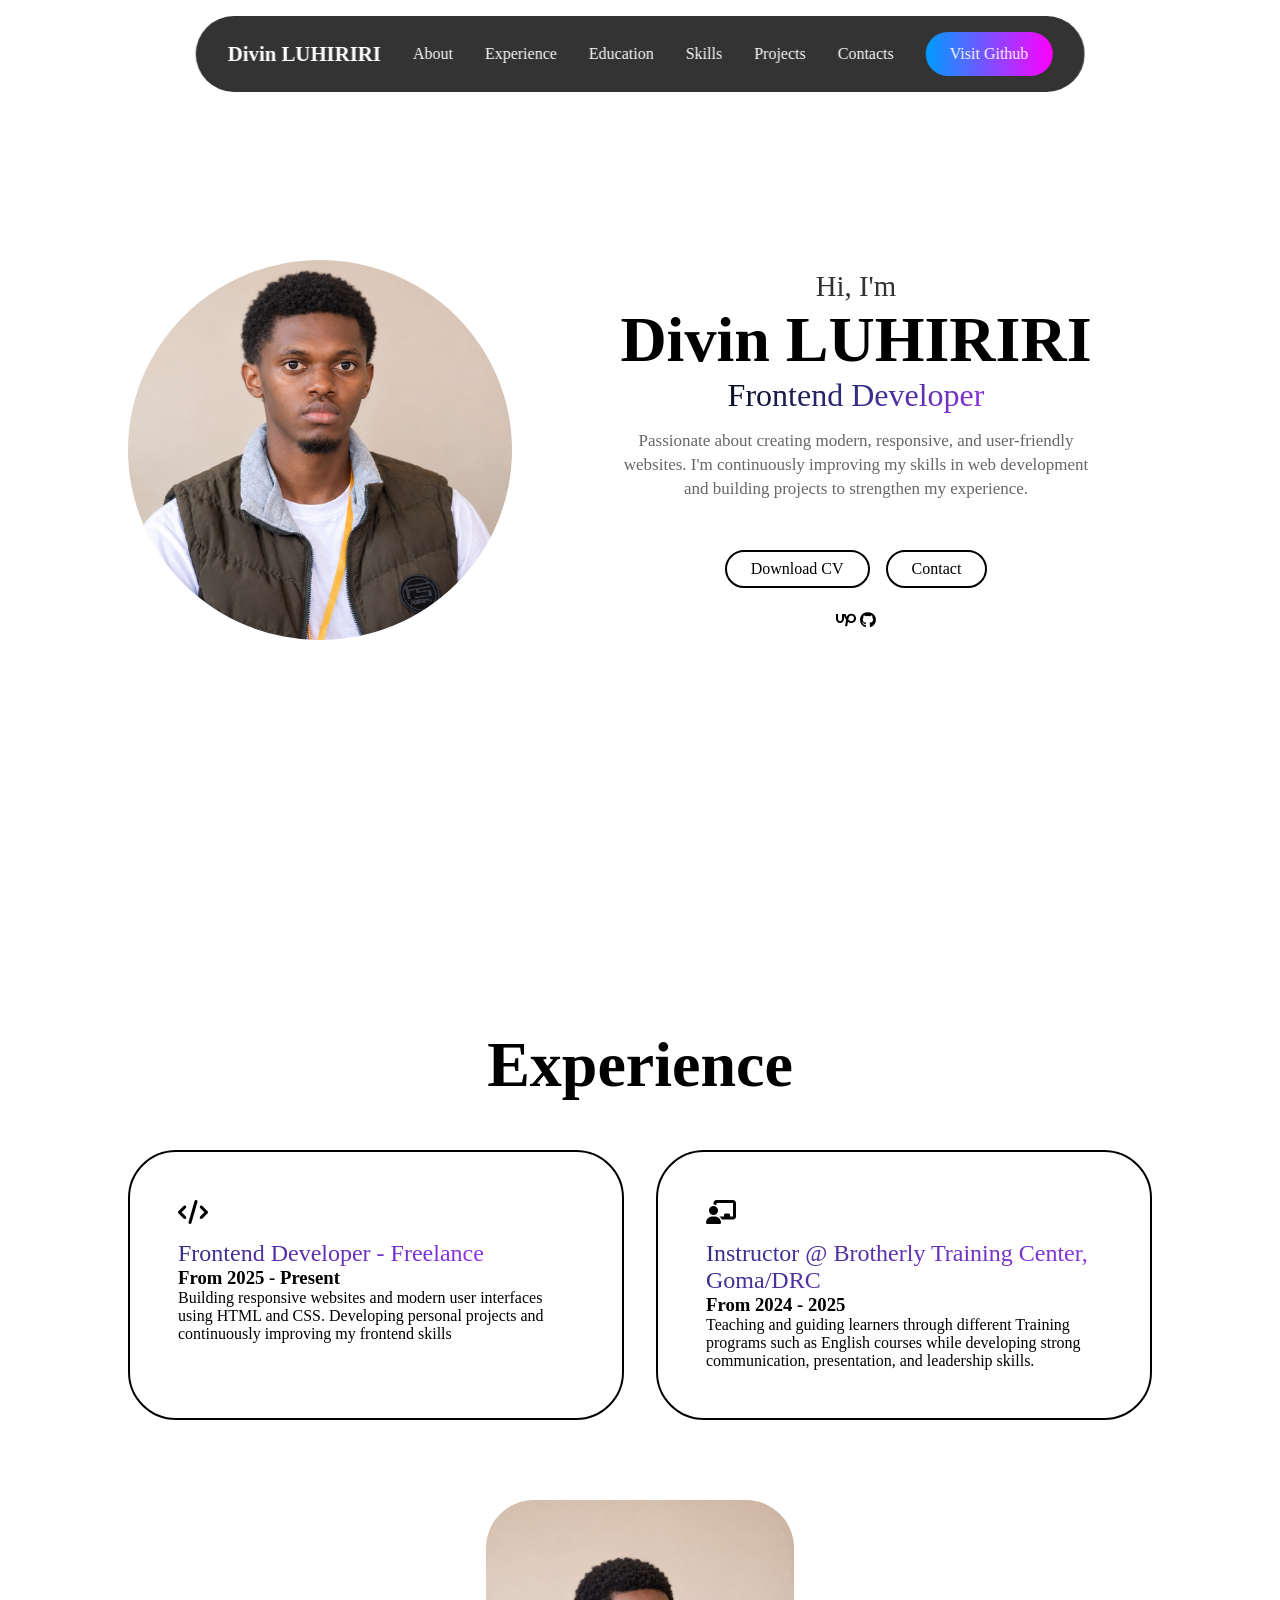
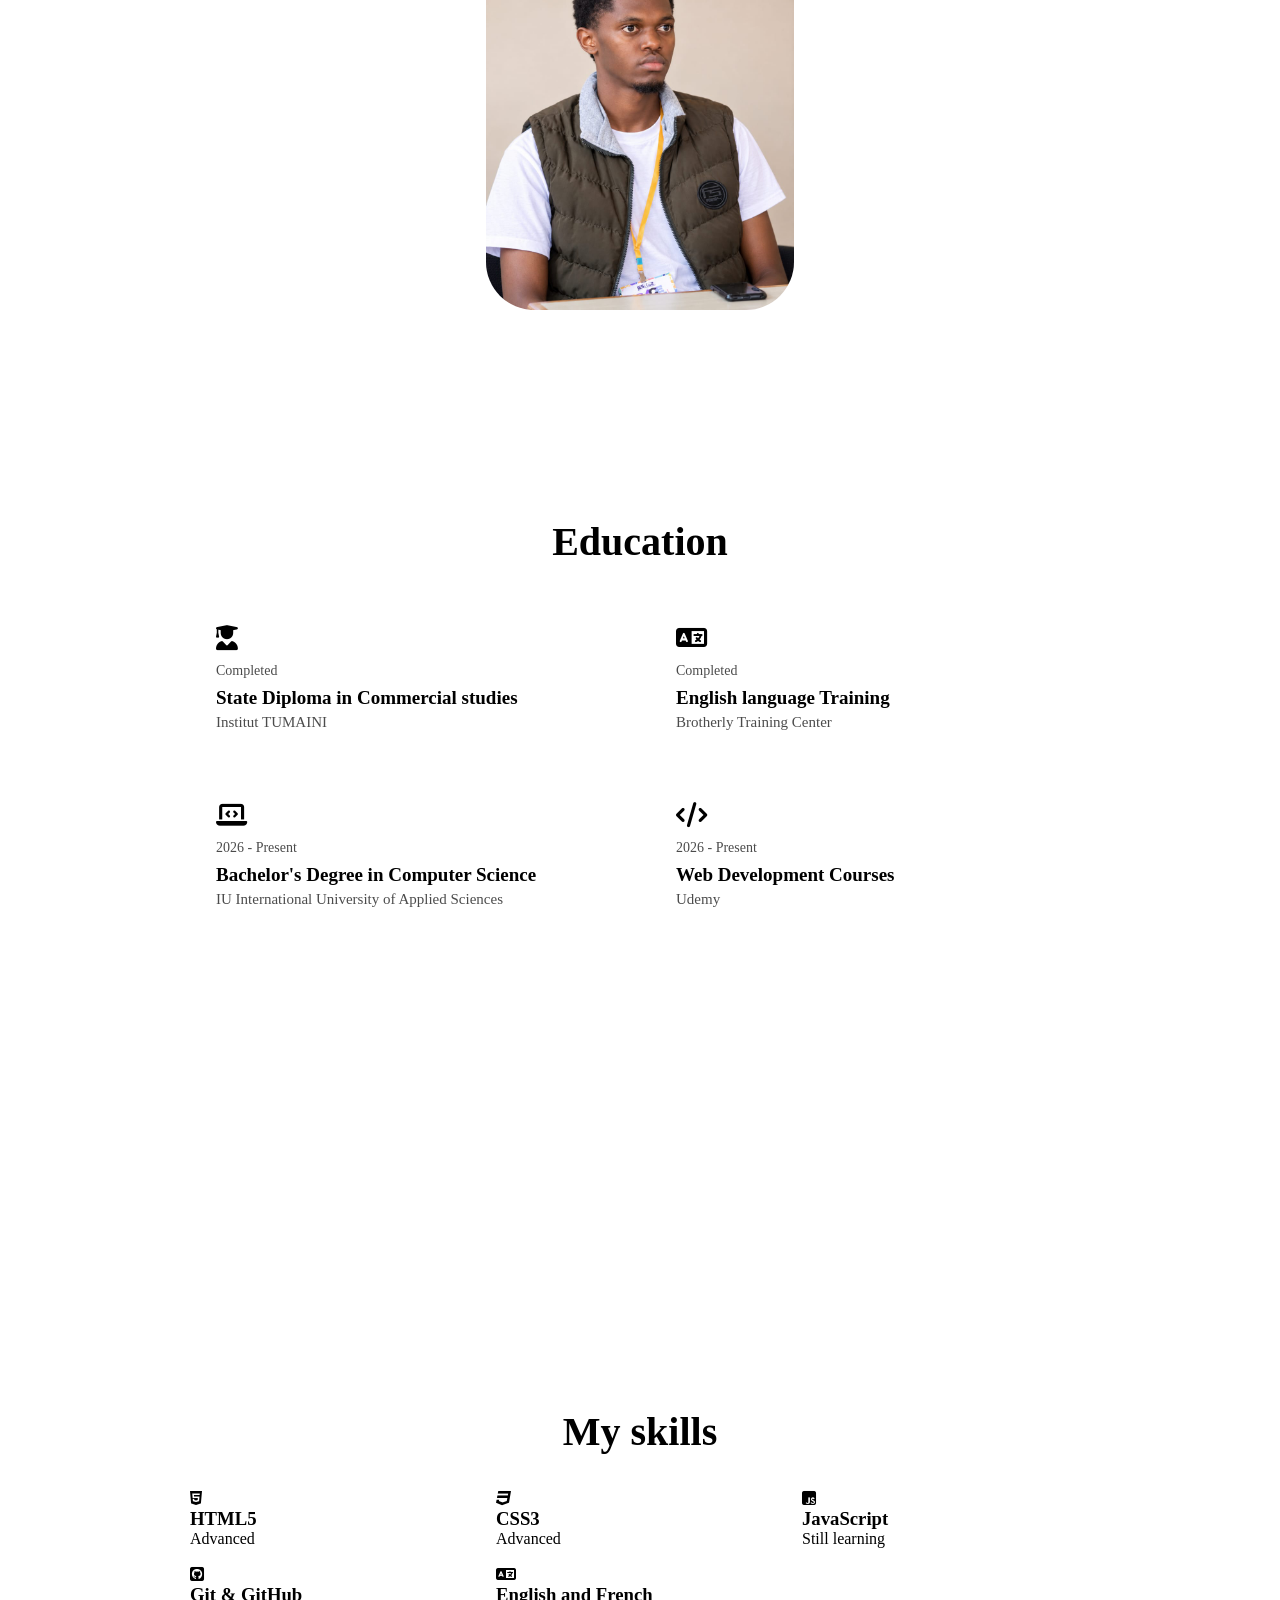
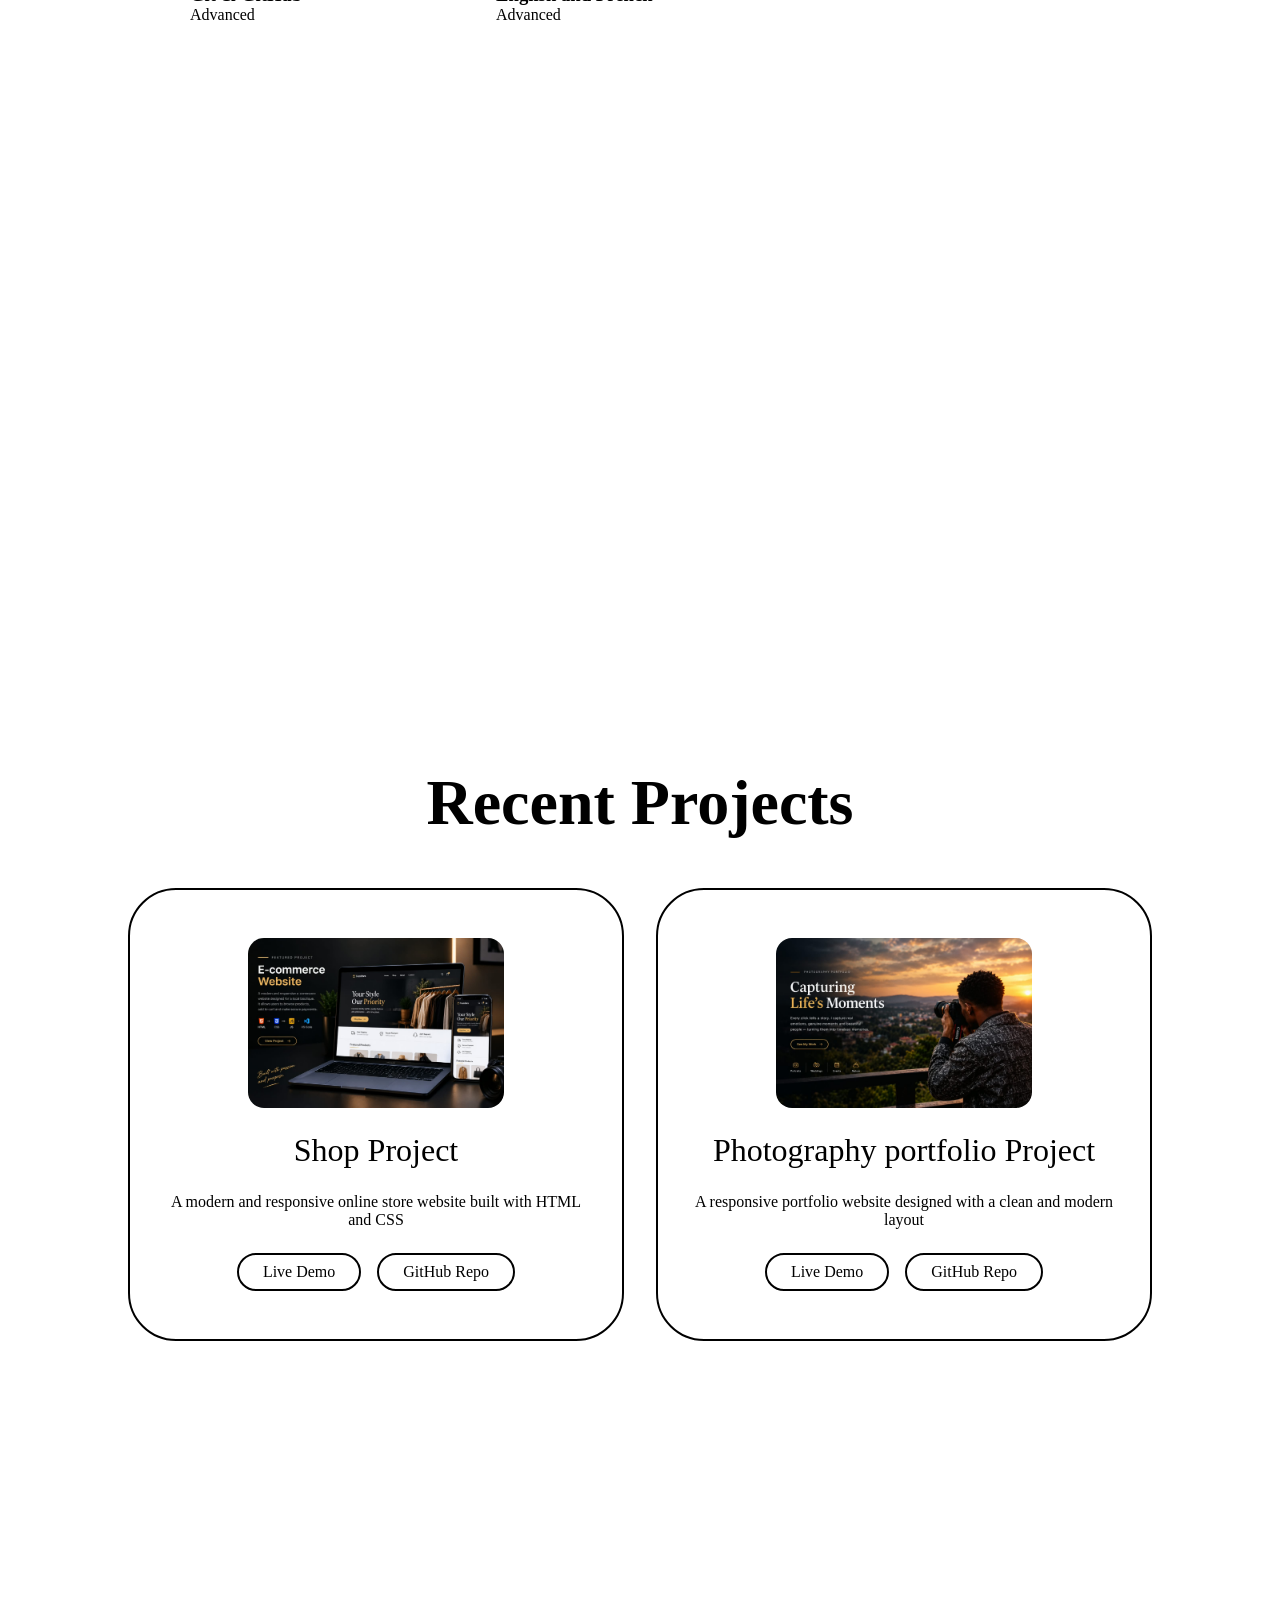
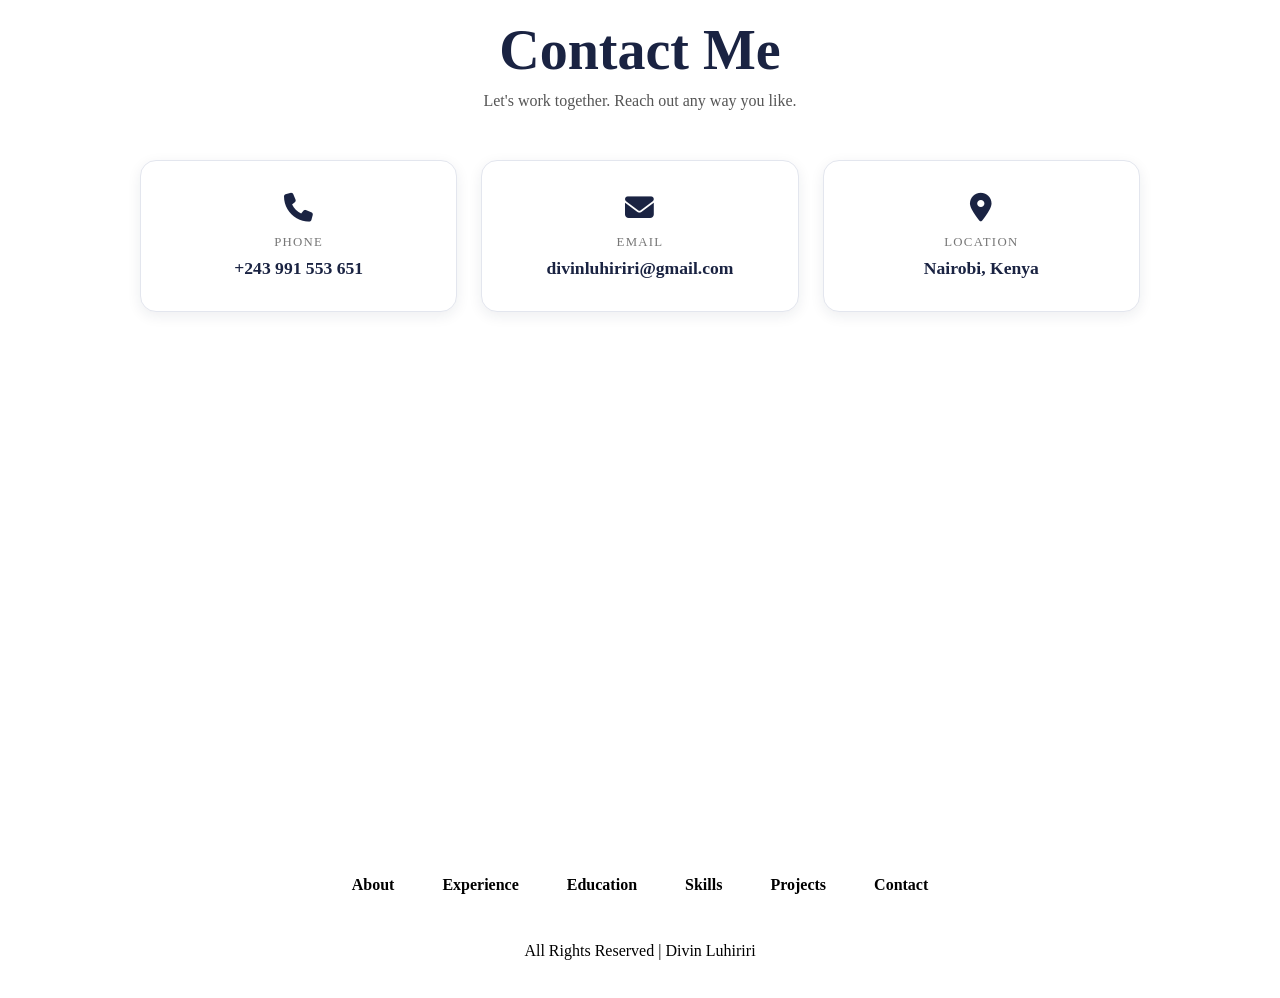
==== index.html @ 8f14dc87 "web1.html renamed" ====
<!DOCTYPE html>
<html lang="en">
<head>
    <meta charset="UTF-8">
    <meta name="viewport" content="width=, initial-scale=1.0">
    <meta name="viewport" content="width=device-width, initial-scale=1">
    <link rel="stylesheet" href="webstyle.css">
    <link rel="stylesheet" href="https://cdnjs.cloudflare.com/ajax/libs/font-awesome/6.6.0/css/all.min.css">
    <title>Divin portefolio</title>
</head>
<body>
    <header class="header">
        <a href="#" class="logo"><span>Divin LUHIRIRI</span></a>

        <ul class="nav-links">
            <li>
                <a href="#about">About</a>
            </li>
            <li>
                <a href="#experience">Experience</a>
            </li>
            <li>
                <a href="#education">Education</a>
            </li>
            <li>
                <a href="#skills">Skills</a>
            </li>
            <li>
                <a href="#project">Projects</a>
            </li>
            <li>
                <a href="#contact">Contacts</a>
            </li>
        </ul>

        <i class="fa-solid fa-bars" id="menu-icon"></i>

        <button class="visit-btn">Visit Github</button>
    </header>

    <section id="About" class="about">
        <div class="about-container">
            <img src="WhatsApp Image 2026-09-07 at 22.37.10.jpeg" alt="My photo">
            <div class="info-box">
                <div class="text">
                    <h3>Hi, I'm</h3>
                    <h2>Divin LUHIRIRI</h2>
                    <span>Frontend Developer</span>
                    <p class="about-description">Passionate about creating modern, responsive, and user-friendly websites. I'm continuously improving my skills in web development and building projects to strengthen my experience.</p>
                </div>
                <div class="btn-group">
                    <div class="btn">Download CV</div>
                    <div class="btn">Contact</div>
                </div>
                <div class="social">
                    <i class="fa-brands fa-upwork"></i>
                    <i class="fa-brands fa-github"></i>
                </div>
            </div>
        </div>
    </section>

    <section id="experience" class="experience">
        <h2 class="section-title">Experience</h2>
        <div class="experience-info">
            <div class="grid">
                <div class="grid-card">
                    <i class="fa-solid fa-code"></i>
                    <span>Frontend Developer - Freelance</span>
                    <h3>From 2025 - Present</h3>
                    <p>Building responsive websites and modern user interfaces using HTML and CSS. Developing personal projects and continuously improving my frontend skills</p>
                </div>
                <div class="grid-card">
                    <i class="fa-solid fa-chalkboard-user"></i>
                    <span>Instructor @ Brotherly Training Center, Goma/DRC</span>
                    <h3>From 2024 - 2025</h3>
                    <p>Teaching and guiding learners through different Training programs such as English courses while developing strong communication, presentation, and leadership skills.</p>
                </div>
            </div>
            <img src="Profil 3.jpeg" alt="">
        </div>
    </section>

    <section id="education" class="education">
        <h2 class="section-title">Education</h2>
        <div class="education-container">
            <div class="education-box">
                <i class="fa-solid fa-user-graduate"></i>
                <span>Completed</span>
                <h3>State Diploma in Commercial studies</h3>
                <h4>Institut TUMAINI</h4>
            </div>
            <div class="education-box">
                <i class="fa-solid fa-language"></i>
                <span>Completed</span>
                <h3>English language Training</h3>
                <h4>Brotherly Training Center</h4>
            </div>
            <div class="education-box">
                <i class="fa-solid fa-laptop-code"></i>
                <span>2026 - Present</span>
                <h3>Bachelor's Degree in Computer Science</h3>
                <h4>IU International University of Applied Sciences</h4>
            </div>
             <div class="education-box">
                <i class="fa-solid fa-code"></i>
                <span>2026 - Present</span>
                <h3>Web Development Courses</h3>
                <h4>Udemy</h4>
            </div>
        </div>
    </section>

    <section id="skills" class="skills">
        <h2 class="section-title">My skills</h2>
        <div class="skills-container">
            <div class="skills-box">
                <i class="fa-brands fa-html5"></i>
                <h3>HTML5</h3>
                <p>Advanced</p>
            </div>
            <div class="skills-box">
                <i class="fa-brands fa-css3"></i>
                <h3>CSS3</h3>
                <p>Advanced</p>
            </div>
            <div class="skills-box">
                <i class="fa-brands fa-square-js"></i>
                <h3>JavaScript</h3>
                <p>Still learning</p>
            </div>
            <div class="skills-box">
                <i class="fa-brands fa-square-github"></i>
                <h3>Git & GitHub</h3>
                <p>Advanced</p>
            </div>
            <div class="skills-box">
                <i class="fa-solid fa-language"></i>
                <h3>English and French</h3>
                <p>Advanced</p>
            </div>
            
        </div>
    </section>

    <section id="projects" class="projects">
        <h3 class="section-title">Recent Projects</h3>
        <div class="projects-grid">
            <div class="project-card">
                <img src="SHOP 2.jpeg" alt="">
                <h3>Shop Project</h3>
                <p>A modern and responsive online store website built with HTML and CSS</p>
                <div class="btn-group">
                    <div class="btn">Live Demo</div>
                    <div class="btn">GitHub Repo</div>
                </div>
            </div>
            <div class="project-card">
                <img src="Amos portfolio.jpeg" alt="">
                <h3>Photography portfolio Project</h3>
                <p>A responsive portfolio website designed with a clean and modern layout</p>
                <div class="btn-group">
                    <div class="btn">Live Demo</div>
                    <div class="btn">GitHub Repo</div>
                </div>
            </div>
        </div>
    </section>

    <section id="contact" class="contact">
        <h2>Contact Me</h2>
        <p class="contact-sub">Let's work together. Reach out any way you like.</p>

        <div class="contact-cards">
           <a class="card" href="tel:+243 991 553 651">
              <i class="fa-solid fa-phone"></i>
              <span class="label">Phone</span>
              <span class="value">+243 991 553 651</span>
            </a>

           <a class="card" href="mailto:divinluhiriri@gmail.com">
              <i class="fa-solid fa-envelope"></i>
              <span class="label">Email</span>
              <span class="value">divinluhiriri@gmail.com</span>
           </a>

    <div class="card">
      <i class="fa-solid fa-location-dot"></i>
      <span class="label">Location</span>
      <span class="value">Nairobi, Kenya</span>
    </div>
  </div>
</section>

    <footer>
        <ul>
            <li>
                <a href="#about">About</a>
            </li>
             <li>
                <a href="#experience">Experience</a>
            </li>
             <li>
                <a href="#education">Education</a>
            </li>
             <li>
                <a href="#skills">Skills</a>
            </li>
             <li>
                <a href="#projects">Projects</a>
            </li>
             <li>
                <a href="#contact">Contact</a>
            </li>
        </ul>
        <p class="copyright">All Rights Reserved | Divin Luhiriri</p>
    </footer>

<script src="webscript.js"></script>
</body>    
</html>
---- webstyle.css ----
*{
    margin: 0;
    padding: 0;
    box-sizing: border-box;
    font-family: Cambria, Cochin, Georgia, Times, 'Times New Roman', serif;
    text-decoration: none;
    scroll-behavior: smooth;
    list-style: none;
}

header{
    position: fixed;
    top: 1rem;
    left: 50%;
    transform: translateX(-50%);
    display: flex;
    align-items: center;
    justify-content: center;
    gap: 5rem;
    background-color: rgba(0, 0, 0, 0.8);
    backdrop-filter: blur(8px);
    color: white;
    padding: 0.5rem 1.5rem;
    border-radius: 3rem;
    z-index: 1000;
}

.logo{
    color: white;
    font-size: 1.3rem;
    font-weight: 600;
    text-wrap: nowrap;
    transition: 0,3s ease-in-out;
}
.logo-hover{
    transform: scale(1.1);
}
.nav-links {
    display: flex;
    gap: 2rem;
}
li a{
    position: relative;
    color: white;
    font-weight: 300;
}
li a::before{
    position: absolute;
    content: '';
    width: 0;
    left: 0;
    height: 5px;
    top: 25px;
    border-radius: 1rem;
    transition: 0.3 ease-in-out;
    background: linear-gradient(to right,rgb(0, 157, 255), rgb(255, 0, 255));
}
li a:hover::before{
    width: 100%;
}
.visit-btn {
    padding: 0.8rem 1.5rem;
    border-radius: 3rem;
    border: none;
    font-weight: 500;
    font-size: 1rem;
    color: white;
    cursor: pointer;
    text-wrap: nowrap;
    transition: 0.3s ease-in-out;
    background: linear-gradient(to right,rgb(0, 157, 255), rgb(255, 0, 255));
} 
.visit-btn:hover{
    background: linear-gradient(to right,rgb(255, 0, 255), rgb(0, 155, 255));
    transform: scale(1.03);
}
#menu-icon{
    font-size: 2rem;
    display: none;
}

section {
    min-height: 100vh;
    padding: 8rem;
    width: 100%;
    position: relative;
}
.about{
    display: flex;
    align-items: center;
    justify-content: center;
}
.about .about-container{
    display: flex;
    align-items: center;
    justify-content: center;
    gap: 10rem;
}
.about img{
    width: 30vw;
    border-radius: 50%;
}
.about-description{
    width: 80%;
    max-width: 600px;
    margin: 15px auto 25px;
    font-size: 17px;
    line-height: 1.4;
    color: #666;
    text-align: center;
}
.info-box{
    display: flex;
    flex-direction: column;
    text-align: center;
    align-items: center;
    justify-content: center;
    gap: 1.5rem;
}
.info-box h3{
    font-size: 1.8rem;
    font-weight: 500;
    opacity: 0.8;
}
.info-box h2{
    font-size: 4rem;
    font-weight: 600;
}
.info-box span{
    background: linear-gradient(135deg, #020617, #312E81, #9333EA);
    background-clip: text;
    color: transparent;
    font-size: 2rem;
}
.btn-group{
    display: flex;
    gap: 1rem;
}
.btn{
    border-radius: 3rem;
    padding: 0.5rem 1.5rem;
    border: 2px solid black;
    cursor: pointer;
    font-weight: 500;
    text-wrap: nowrap;
    transition: 0.2s ease-in-out;
}
.btn:hover{
    background-color: black;
    color: white;
}
.socials{
    display: flex;
    gap: 2rem;
}
.socials i{
    font-size: 2.5rem;
    cursor: pointer;
    transition: 0.2s ease-in-out;
}
.socials i:hover{
    transform: scale(1.1);
}

.section-title{
    text-align: center;
    font-size: 4rem;
    font-weight: 600;
    margin-bottom: 3rem;
}
.experience-info{
    display: flex;
    align-items: center;
    justify-content: center;
    gap: 5rem;
}
.experience img{
    width: 24vw;
    border-radius: 3rem;
}
.grid{
    display: grid;
    grid-template-columns: repeat(2,1fr);
    gap: 2rem;
}
.grid-card{
    border: 2px solid black;
    border-radius: 3rem;
    padding: 3rem;
    display: flex;
    flex-direction: column;
    align-items: baseline;
    justify-content: left;
    cursor: pointer;
    transition: 0.2s ease-in-out;
}
.grid-card:hover{
    transform: scale(1.02);
    background-color: black;
    color: white;
}
.grid-card i{
    font-size: 1.5rem;
    margin-bottom: 1rem;
}
.grid-card span{
    font-size: 1.5rem;
    font-weight: 500;
    background: linear-gradient(135deg,  #312E81, #9333EA);
    background-clip: text;
    color: transparent;
}
::-webkit-scrollbar{
    width: 20px;
}
::-webkit-scrollbar-track{
    background-color: rgb(219, 219, 219);
}
::-webkit-scrollbar-thumb{
    background: linear-gradient(to bottom,rgb(0, 157, 255), rgb(255, 0, 255));
}

.education {
    padding: 80px 8%;
}

.education h2 {
    text-align: center;
    font-size: 2.5rem;
    margin-bottom: 35px;
}

.education-container {
    max-width: 900px;
    margin: auto;
    display: grid;
    grid-template-columns: repeat(2, 1fr);
    gap: 20px;
}

.education-box {
    padding: 25px;
    border: 1px solid rgba(255, 255, 255, 0.15);
    border-radius: 15px;
    background: rgba(255, 255, 255, 0.05);
}

.education-box i {
    font-size: 25px;
    margin-bottom: 12px;
}

.education-box span {
    display: block;
    font-size: 14px;
    margin-bottom: 8px;
    opacity: 0.7;
}

.education-box h3 {
    font-size: 19px;
    margin: 5px 0;
}

.education-box h4 {
    font-size: 15px;
    font-weight: normal;
    opacity: 0.7;
}

@media (max-width: 700px) {
    .education-container {
        grid-template-columns: 1fr;
    }
}


.skills {
    padding: 70px 8%;
}

.skills h2 {
    text-align: center;
    font-size: 2.5rem;
    margin-bottom: 35px;
}

.skills-container {
    max-width: 900px;
    margin: auto;

    display: grid;
    grid-template-columns: repeat(3, 1fr);
    gap: 18px;
}

.skill-box {
    padding: 25px 15px;
    text-align: center;

    border: 1px solid rgba(255, 255, 255, 0.15);
    border-radius: 15px;

    background: rgba(255, 255, 255, 0.05);

    transition: 0.3s ease;
}

.skill-box:hover {
    transform: translateY(-5px);
}

.skill-box i {
    font-size: 35px;
    margin-bottom: 12px;
}

.skill-box h3 {
    font-size: 18px;
    margin-bottom: 5px;
}

.skill-box p {
    font-size: 13px;
    opacity: 0.7;
    margin: 0;
}

@media (max-width: 700px) {
    .skills-container {
        grid-template-columns: repeat(2, 1fr);
    }
}

@media (max-width: 450px) {
    .skills-container {
        grid-template-columns: 1fr;
    }
}

.projects-grid{
    display: grid;
    grid-template-columns: repeat(auto-fit, minmax(300px,1fr));
    gap: 2rem;
}
.project-card {
    padding: 3rem 2rem;
    display: flex;
    flex-direction: column;
    align-items: center;
    justify-content: center;
    text-align: center;
    gap: 1.5rem;
    border: 2px solid black;
    border-radius: 3rem;
    cursor: pointer;
    transition: 0.3s ease-in-out;
}
.project-card:hover{
    background-color: black;
    color: white;
    transform: translateY(-10px)scale(1.02);
}
.project-card img{
    width: 20vw;
    border-radius: 1rem;
}
.project-card:hover .btn{
    border: 2px solid white;
    color: white;
}
.project-card:hover .btn:hover{
    border: 2px solid white;
    background-color: white;
    color: black;
}
.project-card h3{
    font-size: 2rem;
    font-weight: 500;
}

.input-box{
    display: flex;
    flex-direction: column;
    align-items: center;
    justify-content: center;
    text-align: center;
    gap: 2rem;
    margin-top: 5rem;
}
.input-box input{
    border-radius: 3rem;
    border: 2px solid black;
    padding: 2rem 8rem;
    font-size: 3rem;
}
.input-box input::placeholder{
    font-size: 3rem;
}
.input{
    position: relative;
}
.input i{
    position: absolute;
    font-size: 4rem;
    top: 50%;
    left: 10px;
    transform: translate(50%, -50%);
}

footer{
    bottom: 0;
    left: 0;
    height: 10rem;
    width: 100%;
    display: flex;
    flex-direction: column;
    gap: 1rem;
    align-items: center;
    justify-content: center;
}
footer ul{
    display: flex;
    align-items: center;
    gap: 3rem;
}
footer ul li a{
    color: black;
    font-weight: 600;
}

.copyright{
    font-size: 300;
    margin-top: 2rem;
}
.contact {
  padding: 80px 20px;
  text-align: center;
}
.contact h2 {
  font-size: clamp(2rem, 6vw, 3.5rem);
  color: #1a2342;
  margin-bottom: 10px;
}
.contact-sub {
  color: #555;
  margin-bottom: 50px;
}
.contact-cards {
  display: flex;
  flex-wrap: wrap;
  justify-content: center;
  gap: 24px;
  max-width: 1000px;
  margin: 0 auto;
}
.card {
  flex: 1 1 260px;
  display: flex;
  flex-direction: column;
  align-items: center;
  gap: 8px;
  padding: 32px 20px;
  background: #fff;
  border: 1px solid #e3e6ee;
  border-radius: 16px;
  text-decoration: none;
  color: #1a2342;
  box-shadow: 0 4px 14px rgba(26, 35, 66, 0.08);
  transition: transform 0.25s, box-shadow 0.25s;
}
a.card:hover {
  transform: translateY(-6px);
  box-shadow: 0 10px 24px rgba(26, 35, 66, 0.15);
}
.card i {
  font-size: 1.8rem;
  color: #1a2342;
  margin-bottom: 6px;
}
.card .label {
  font-size: 0.8rem;
  letter-spacing: 0.1em;
  text-transform: uppercase;
  color: #777;
}
.card .value {
  font-size: 1.1rem;
  font-weight: 600;
  word-break: break-word;
}


@media(max-width:1280px){
    header{
        padding: 1rem 2rem;
        gap: 2rem;
    }
    .about .about-container{
        gap: 3rem;
    }
    .experience-info{
        flex-direction: column;
    }
    .input-box input{
        padding: 2rem 5rem;
        font-size: 2.5rem;
    }
    .info input::placeholder{
        font-size: 2.5rem;
    }
}

@media(max-width:768px){
    header{
        gap: 1rem;
        padding: 1rem 1rem;
    }
    header .logo{
        font-size: 1rem;
    }
    header .visit-btn{
        display: none;
    }
    .about-container{
        flex-direction: column;
    }
    .input-box input{
        padding: 1rem 2rem;
        font-size: 1.8rem;
    }
    .input-box input::placeholder{
        font-size: 1.5rem;
    }
    .input-box i{
        display: none;
    }
    .grid{
        grid-template-columns: repeat(1,1fr);
    }
    .experience-info img{
        width: 70vw;
    }
}

@media(max-width:600px){
    header #menu-icon{
        display: block;
    }
    .nav-links{
        position: absolute;
        top: 100%;
        margin-top: 1rem;
        width: 100%;
        padding: 1rem;
        color: white;
        display: flex;
        flex-direction: column;
        text-align: center;
        background: rgba(0, 0, 0, 0.9);
        border-radius: 3rem;
        display: none;
    }
    .nav-links li{
        margin-top: 1.5rem;
        padding: 1rem;
    }
    .nav-links.active{
        display: block;
    }
    header{
        padding: 1rem 5rem;
        gap: 8rem;
    }
    header .logo{
        font-size: 1.5rem;
    }

    .about-container img{
        width: 80vw;
    }
    .input-box input{
        padding: 0.5rem 3rem;
        width: 80%;
        font-size: 1.5rem;
    }
    .input-box input::placeholder{
        font-size: 1.5rem;
    }
    footer ul{
        gap: 1rem;
    }

}
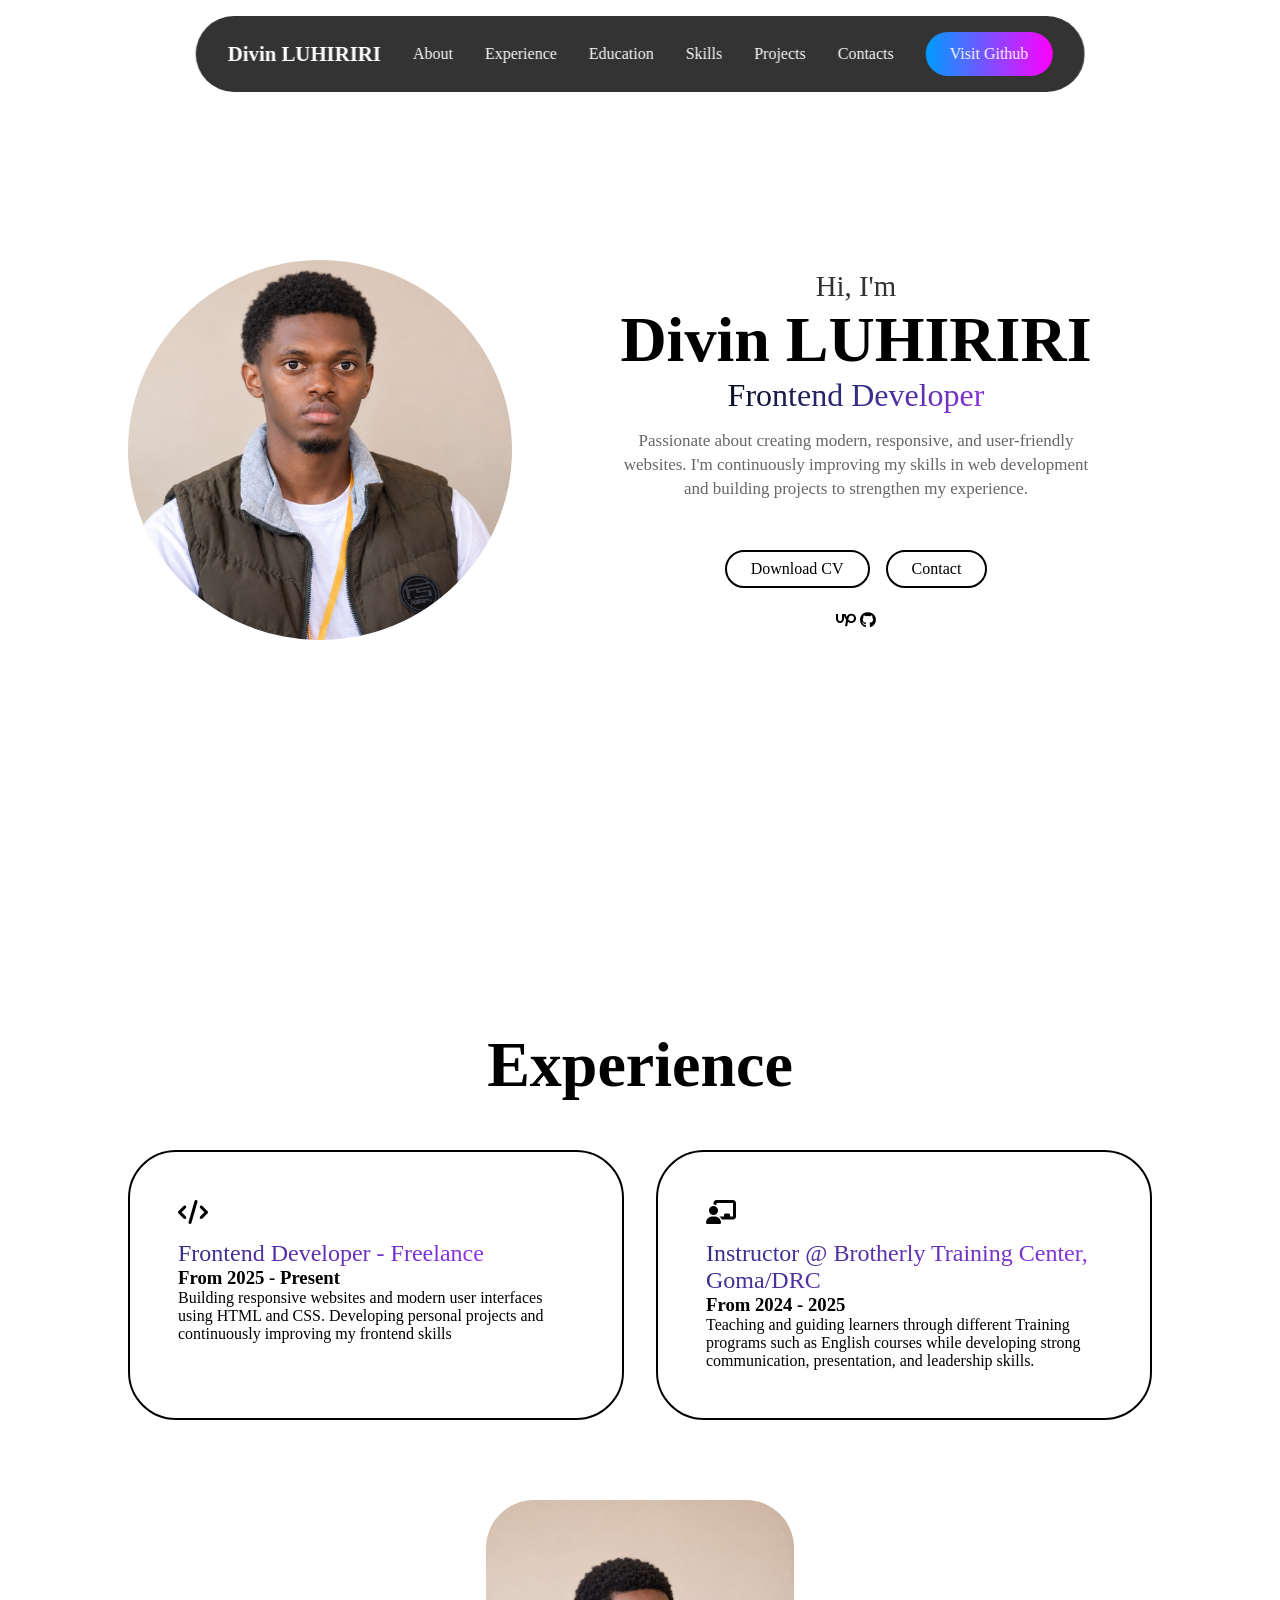
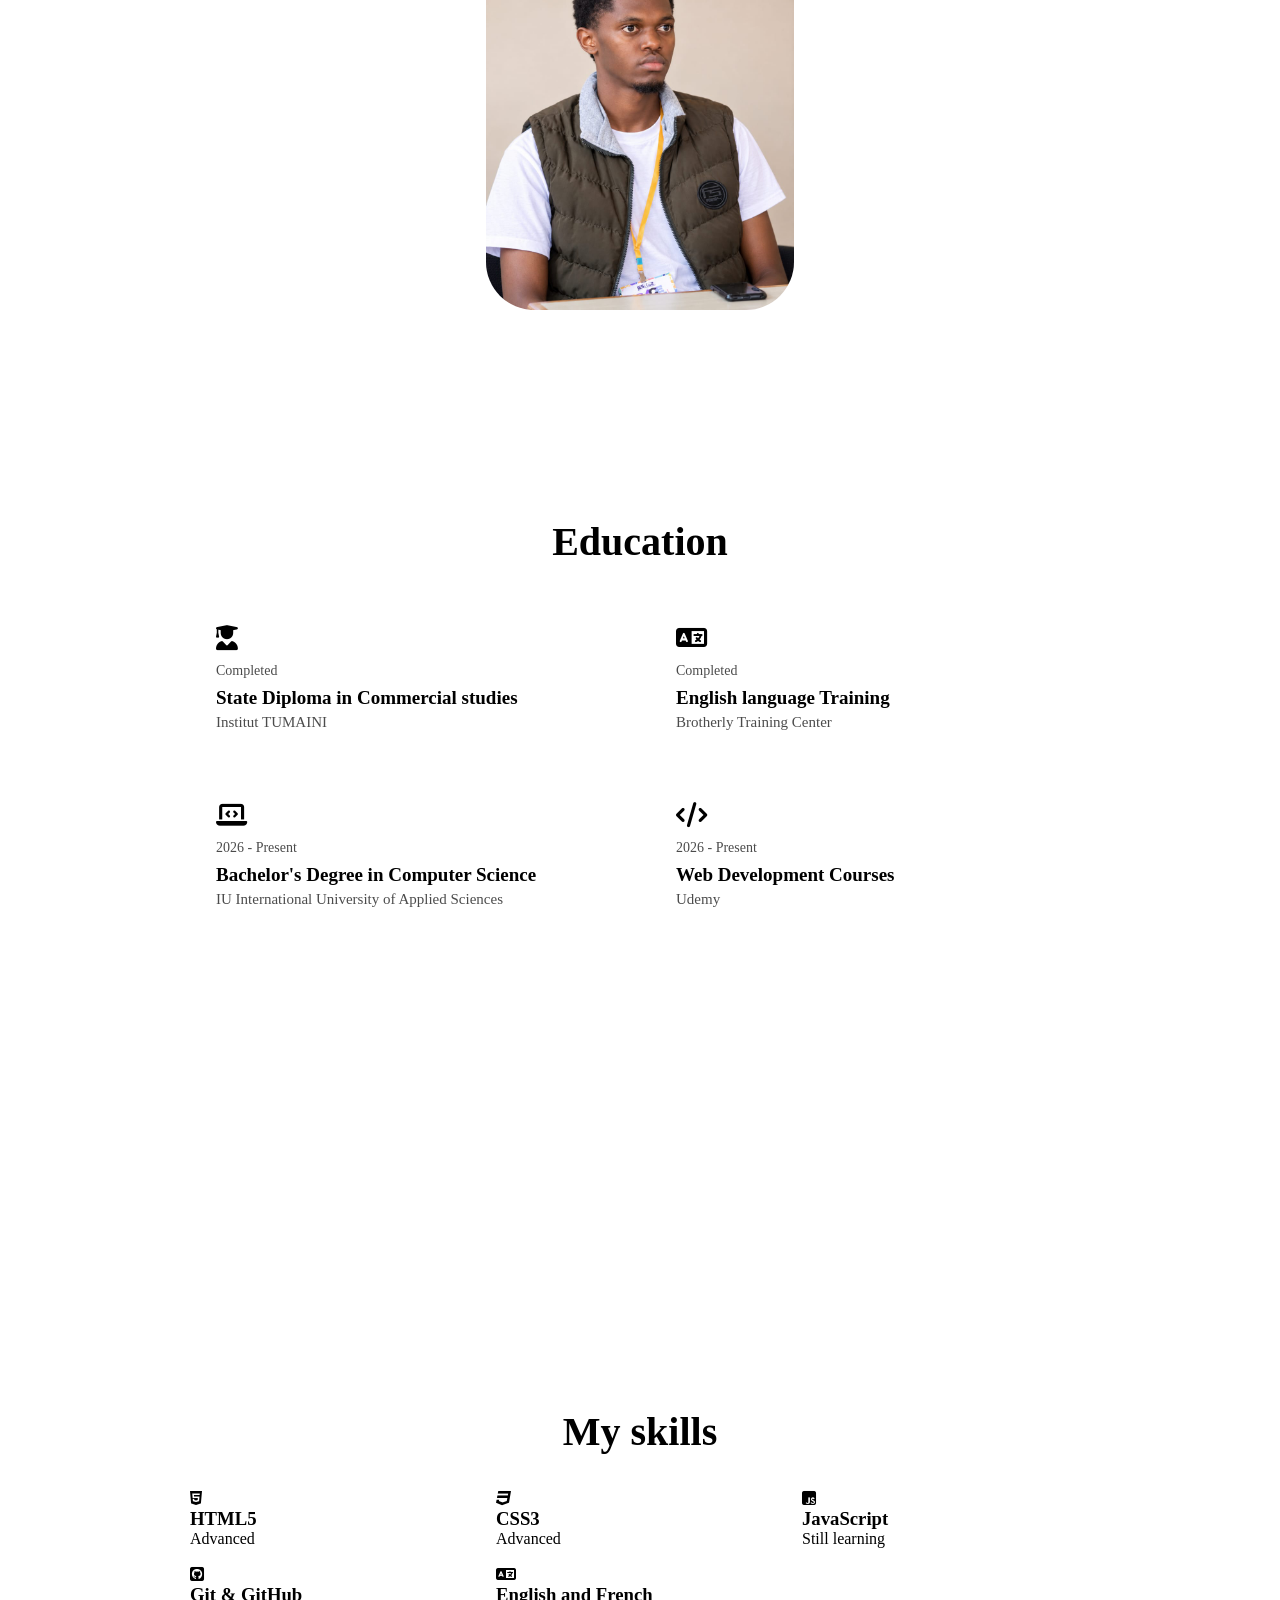
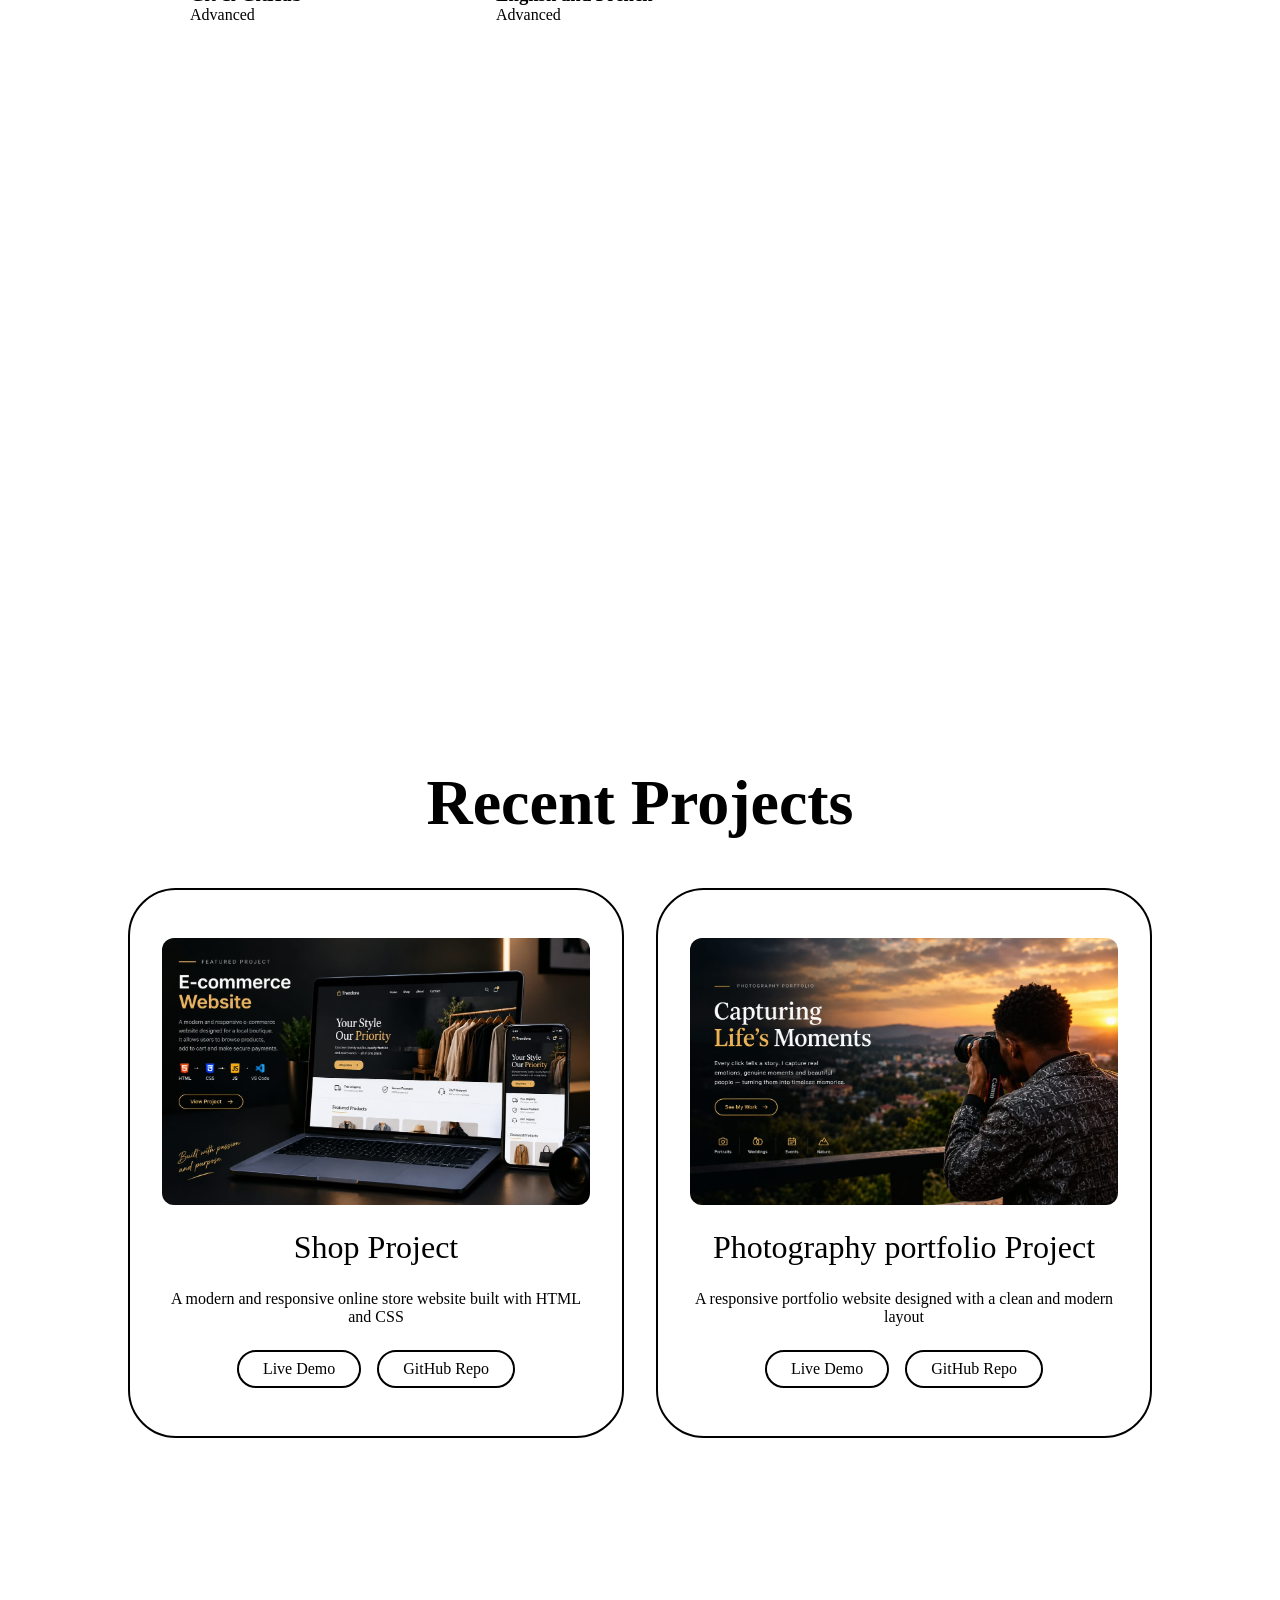
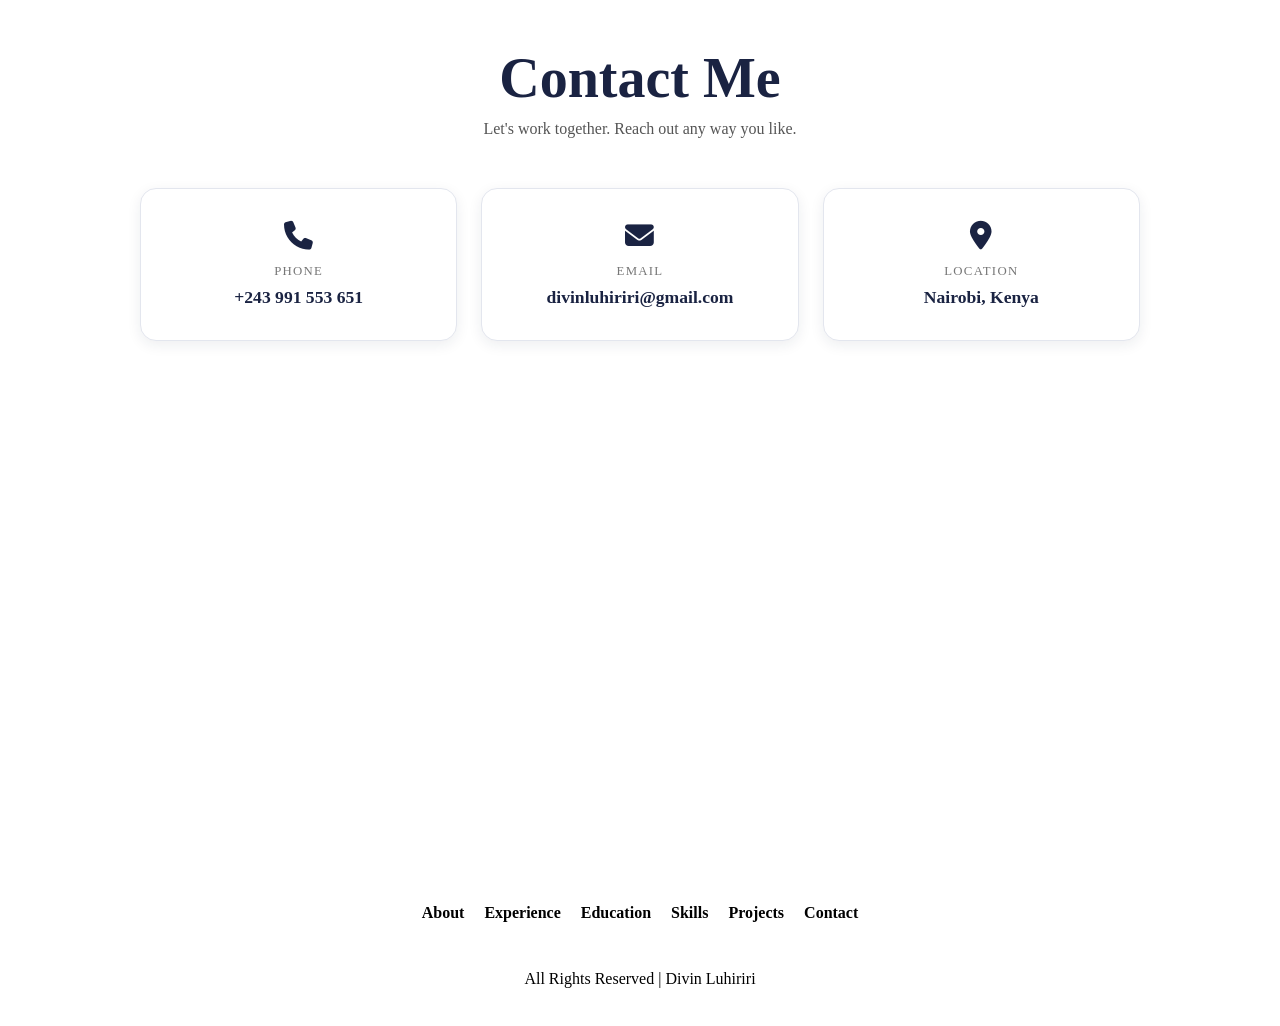
==== commit a681daf5: "Update index.html" ====
--- a/index.html
+++ b/index.html
@@ -192,7 +192,7 @@
   </div>
 </section>
 
-    <footer>
+    <footer class="footer">
         <ul>
             <li>
                 <a href="#about">About</a>
@@ -218,4 +218,4 @@
 
 <script src="webscript.js"></script>
 </body>    
-</html>+</html>
--- a/webstyle.css
+++ b/webstyle.css
@@ -362,8 +362,15 @@
     transform: translateY(-10px)scale(1.02);
 }
 .project-card img{
-    width: 20vw;
-    border-radius: 1rem;
+    width: 100%;
+    height: auto;
+    aspect-ratio: 16 / 10;
+    object-fit: cover;
+    border-radius: 12px;
+}
+@media (max-width: 600px) {
+    .projects {grid-template-columns: 1fr;}
+    .projects img{aspect-ratio: 4 / 3;}
 }
 .project-card:hover .btn{
     border: 2px solid white;
@@ -408,7 +415,7 @@
     transform: translate(50%, -50%);
 }
 
-footer{
+.footer{
     bottom: 0;
     left: 0;
     height: 10rem;
@@ -419,12 +426,16 @@
     align-items: center;
     justify-content: center;
 }
-footer ul{
-    display: flex;
-    align-items: center;
-    gap: 3rem;
-}
-footer ul li a{
+.footer ul{
+    display: flex;
+    flex-wrap: wrap;
+    justify-content: center;
+    align-items: center;
+    padding: 0;
+    gap: 12px 20px;
+    list-style: none;
+}
+.footer ul li a{
     color: black;
     font-weight: 600;
 }
@@ -591,4 +602,31 @@
         gap: 1rem;
     }
 
-}+}
+
+*, *::before, *::after { box-sizing: border-box; }
+img { max-width: 100%; height: auto; display: block; }
+body { overflow-x: hidden; }
+
+/* Tablet */
+@media (max-width: 900px) {
+  .hero, .about, .experience, .education {
+    flex-direction: column;
+    text-align: center;
+    gap: 24px;
+  }
+  .projects, .skills {
+    grid-template-columns: repeat(2, 1fr);
+  }
+}
+
+/* Phone */
+@media (max-width: 600px) {
+  section { padding: 40px 16px; }
+  h1, h2 { font-size: clamp(1.5rem, 6vw, 2rem); }
+  .projects, .skills {
+    grid-template-columns: 1fr;
+  }
+  .hero img { width: 70%; max-width: 260px; margin: 0 auto; }
+  .buttons { flex-direction: column; gap: 12px; }
+}
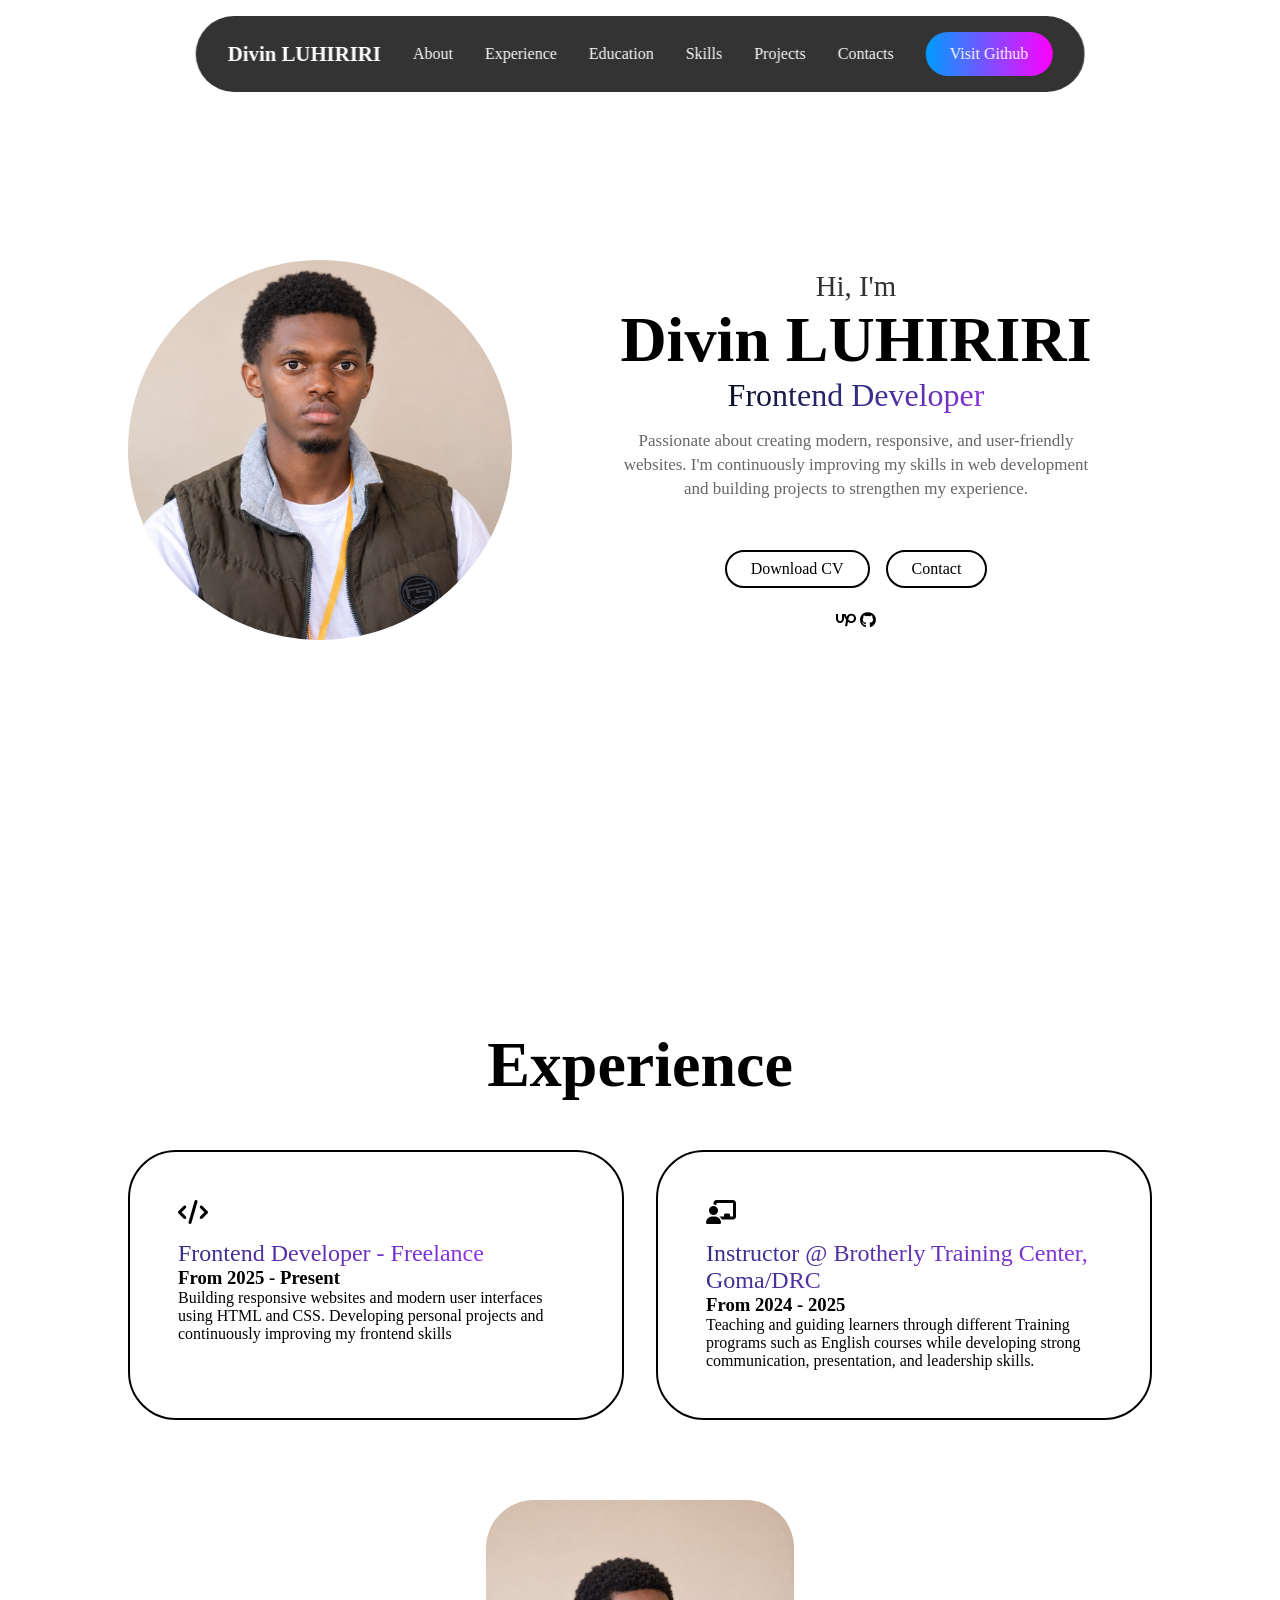
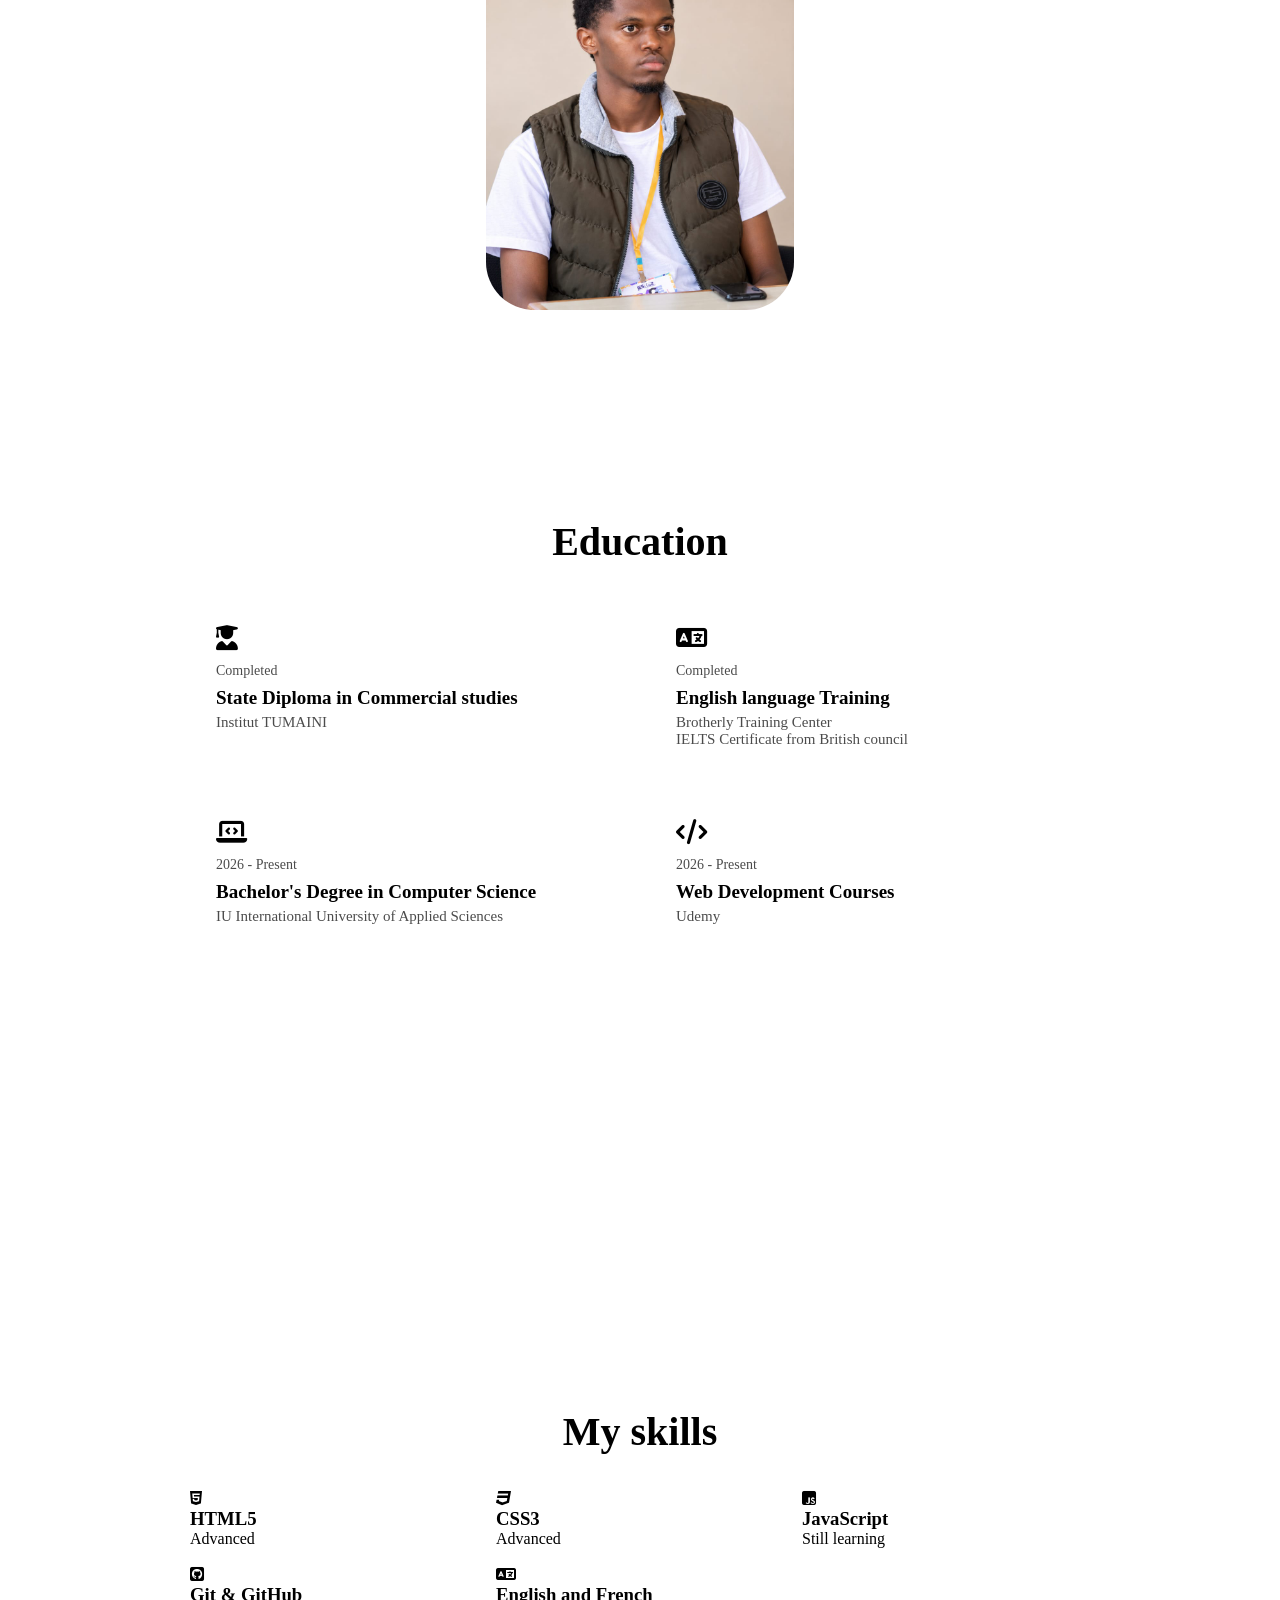
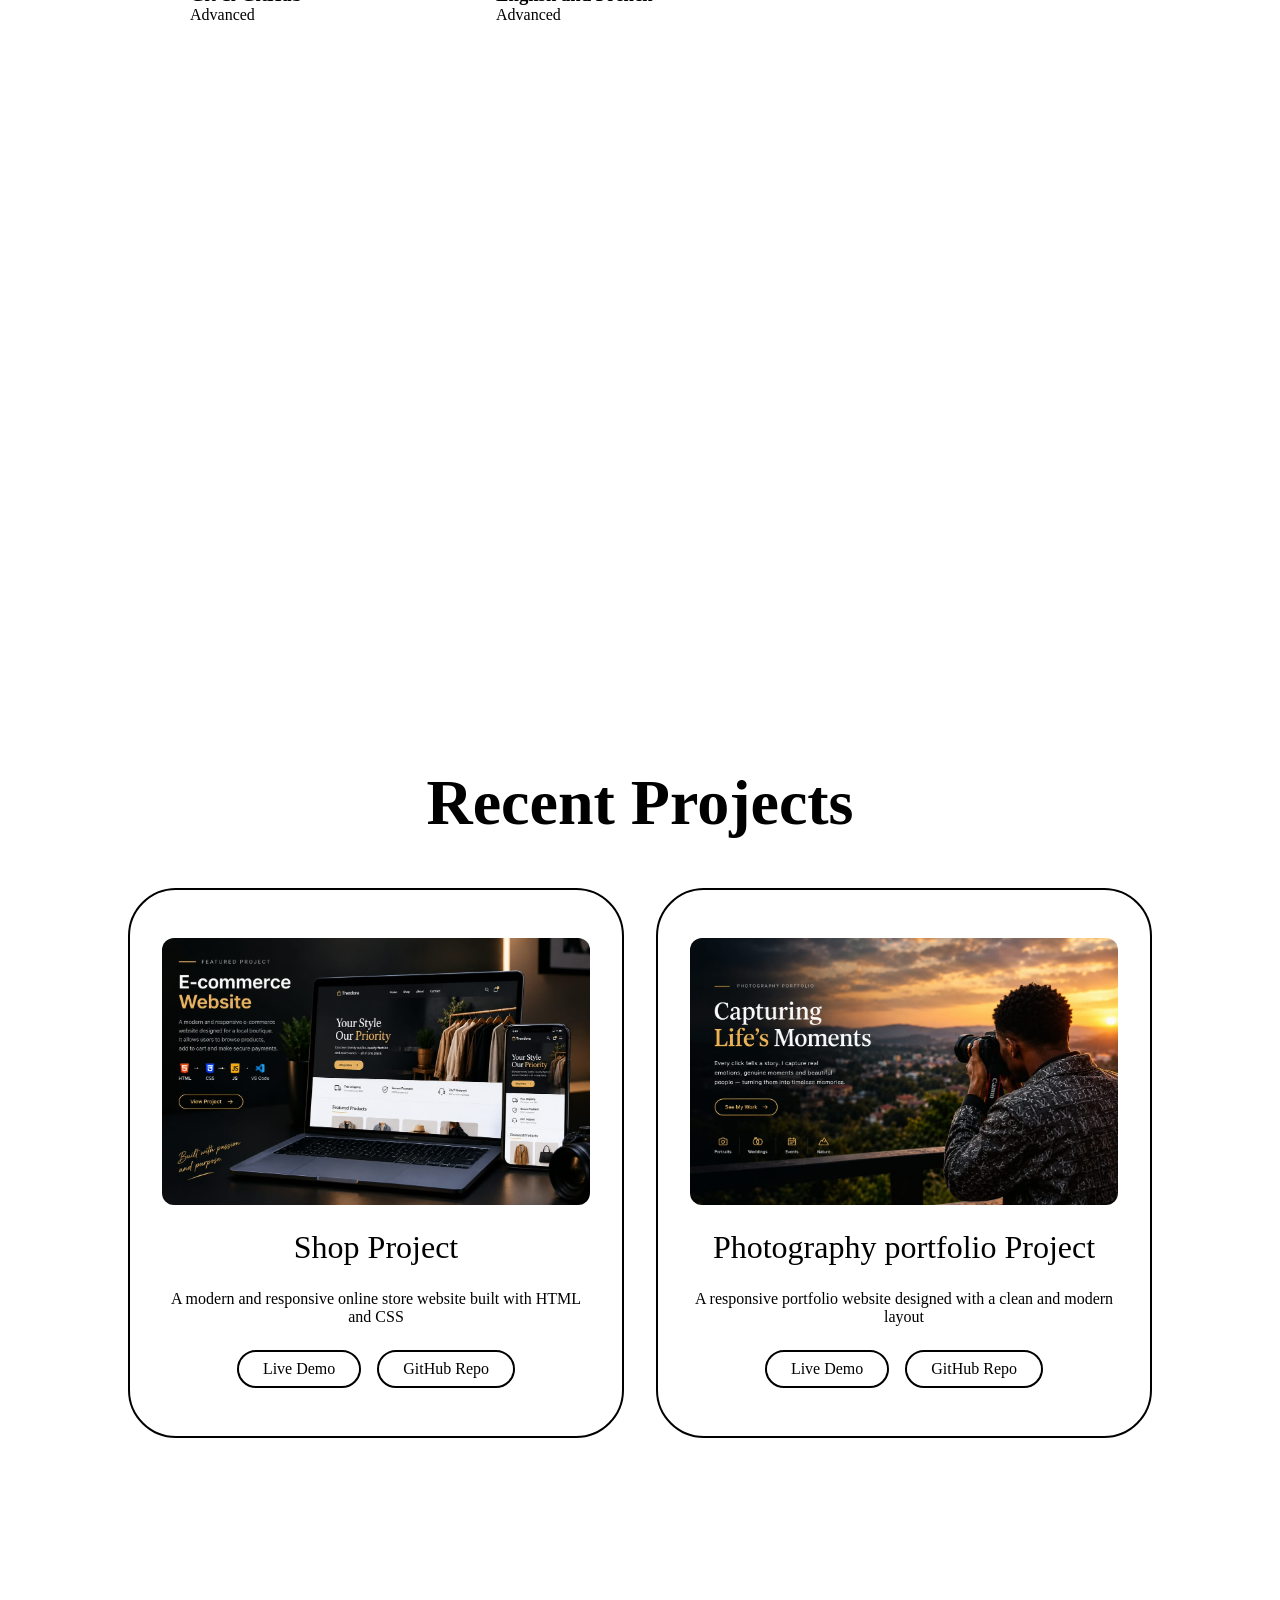
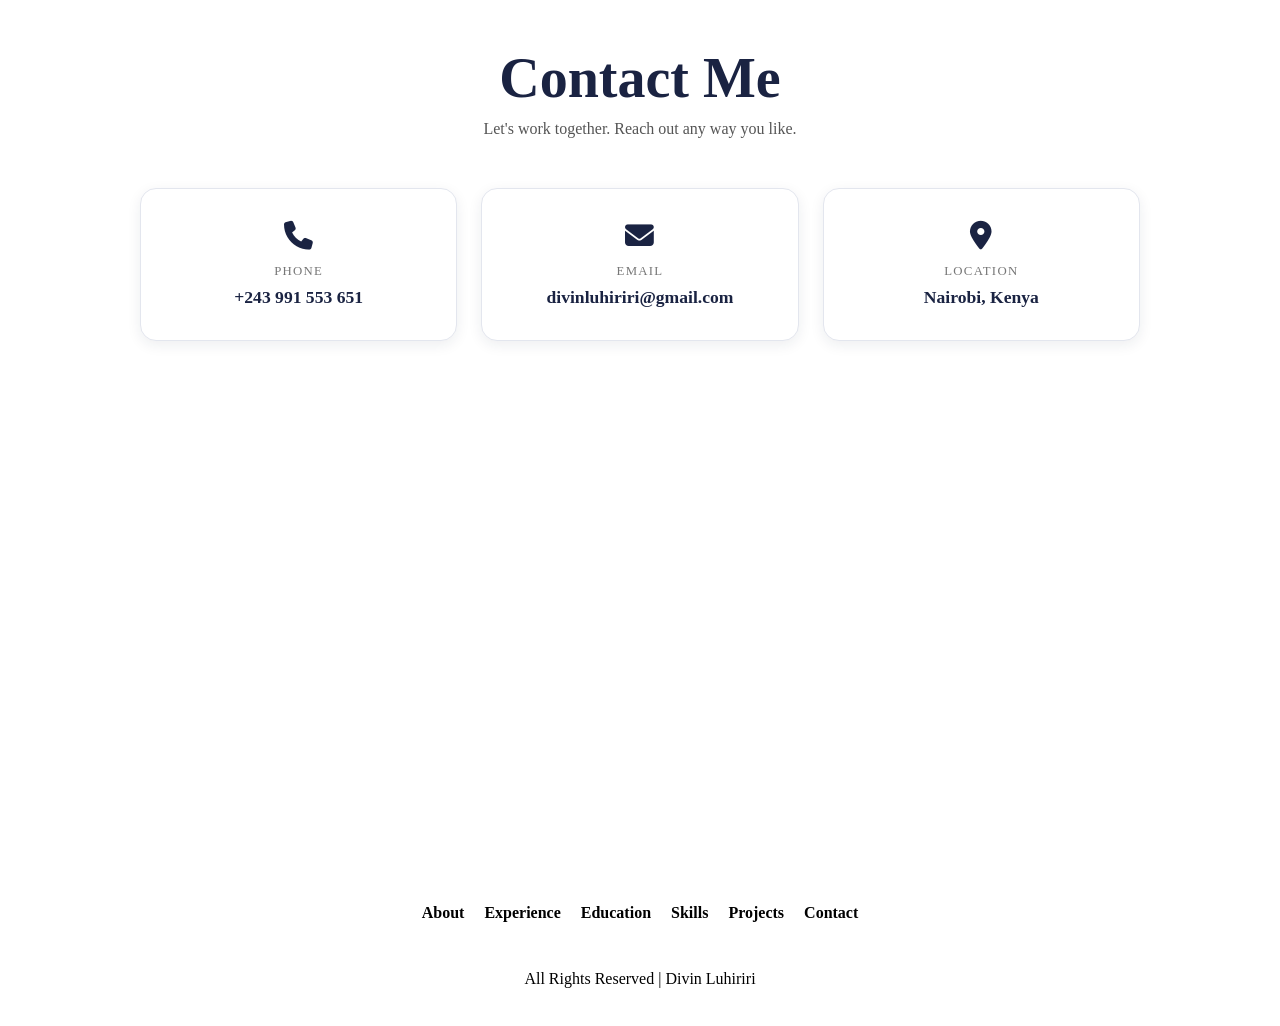
==== commit 09653c5f: "Update index.html" ====
--- a/index.html
+++ b/index.html
@@ -95,6 +95,7 @@
                 <span>Completed</span>
                 <h3>English language Training</h3>
                 <h4>Brotherly Training Center</h4>
+                <h4>IELTS Certificate from British council</h4>
             </div>
             <div class="education-box">
                 <i class="fa-solid fa-laptop-code"></i>
